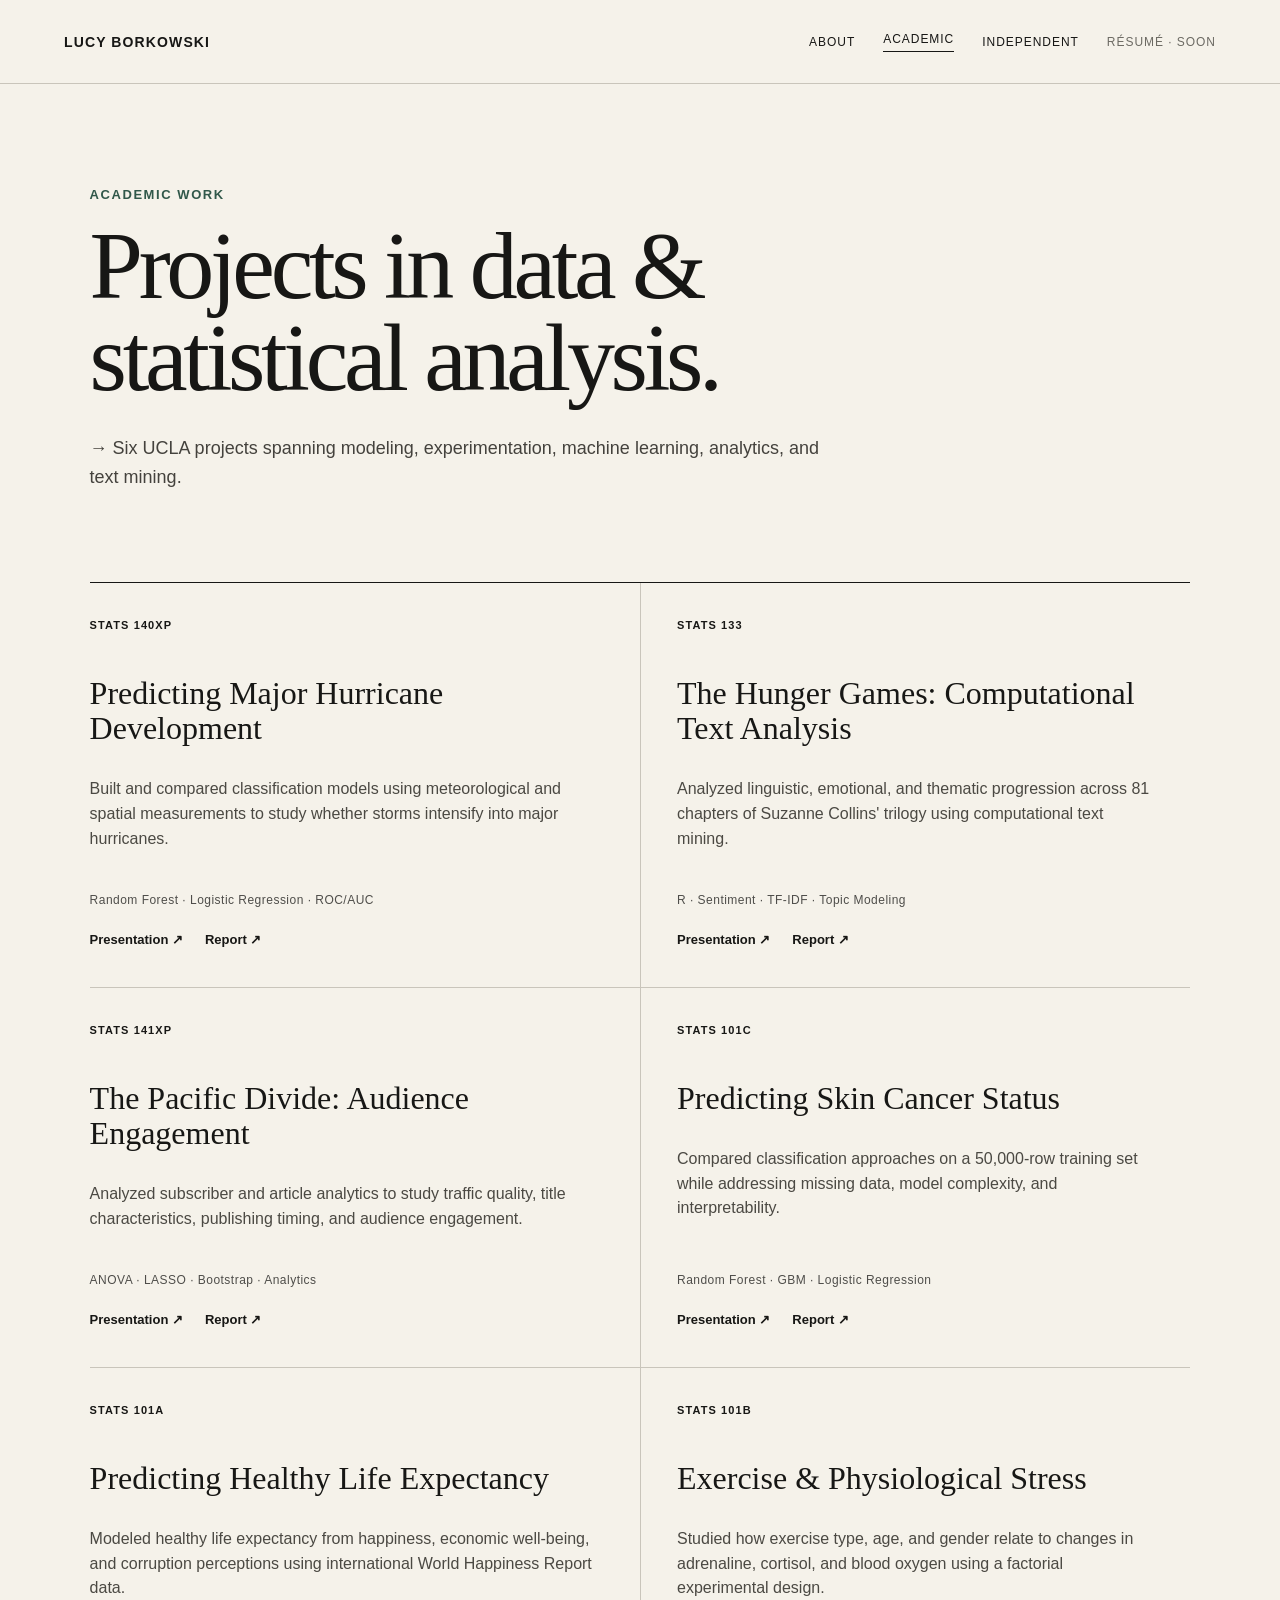
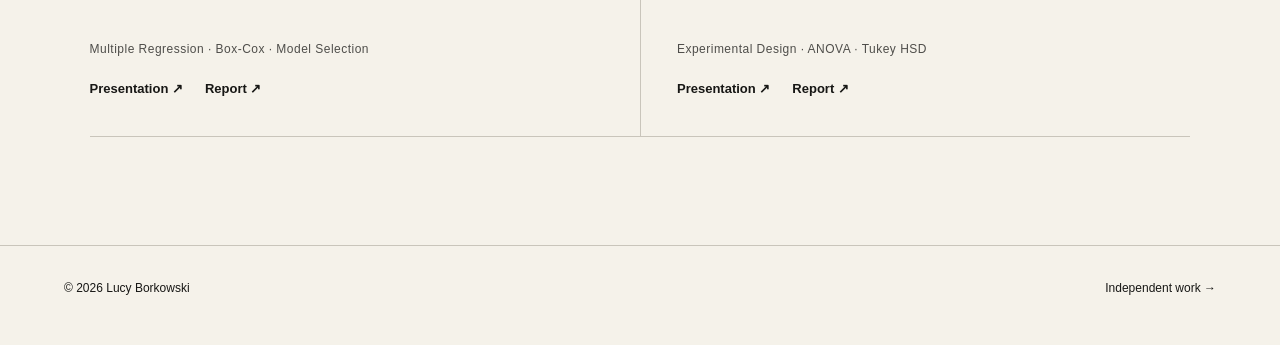
==== academic.html @ b5a1fa73 "Add files via upload" ====
<!doctype html>
<html lang="en">

<head>
  <meta charset="utf-8">
  <meta name="viewport" content="width=device-width,initial-scale=1">
  <title>Academic Work | Lucy Borkowski</title>
  <link rel="stylesheet" href="style.css">
</head>

<body>

  <header>
    <a class="brand" href="index.html">LUCY BORKOWSKI</a>

    <nav>
      <a href="index.html">ABOUT</a>
      <a class="active" href="academic.html">ACADEMIC</a>
      <a href="independent.html">INDEPENDENT</a>
      <span class="muted">RÉSUMÉ · SOON</span>
    </nav>
  </header>

  <main class="page">

    <p class="eyebrow">ACADEMIC WORK</p>

    <h1 class="page-title">
      Projects in data &amp;<br>
      statistical analysis.
    </h1>

    <p class="project-intro">
      → Six UCLA projects spanning modeling, experimentation, machine learning, analytics, and text mining.
    </p>

    <section class="grid">

      <article class="card">
        <span>STATS 140XP</span>

        <h3>Predicting Major Hurricane Development</h3>

        <p>
          Built and compared classification models using meteorological and spatial measurements to study whether storms intensify into major hurricanes.
        </p>

        <div class="tags">
          Random Forest · Logistic Regression · ROC/AUC
        </div>

        <div class="links">
          <a href="hurricanes-presentation.pdf" target="_blank">Presentation ↗</a>
          <a href="hurricanes-report.pdf" target="_blank">Report ↗</a>
        </div>
      </article>

      <article class="card">
        <span>STATS 133</span>

        <h3>The Hunger Games: Computational Text Analysis</h3>

        <p>
          Analyzed linguistic, emotional, and thematic progression across 81 chapters of Suzanne Collins' trilogy using computational text mining.
        </p>

        <div class="tags">
          R · Sentiment · TF-IDF · Topic Modeling
        </div>

        <div class="links">
          <a href="hunger-games-presentation.pdf" target="_blank">Presentation ↗</a>
          <a href="hunger-games-report.pdf" target="_blank">Report ↗</a>
        </div>
      </article>

      <article class="card">
        <span>STATS 141XP</span>

        <h3>The Pacific Divide: Audience Engagement</h3>

        <p>
          Analyzed subscriber and article analytics to study traffic quality, title characteristics, publishing timing, and audience engagement.
        </p>

        <div class="tags">
          ANOVA · LASSO · Bootstrap · Analytics
        </div>

        <div class="links">
          <a href="pacific-divide-presentation.pdf" target="_blank">Presentation ↗</a>
          <a href="pacific-divide-report.pdf" target="_blank">Report ↗</a>
        </div>
      </article>

      <article class="card">
        <span>STATS 101C</span>

        <h3>Predicting Skin Cancer Status</h3>

        <p>
          Compared classification approaches on a 50,000-row training set while addressing missing data, model complexity, and interpretability.
        </p>

        <div class="tags">
          Random Forest · GBM · Logistic Regression
        </div>

        <div class="links">
          <a href="skin-cancer-presentation.pdf" target="_blank">Presentation ↗</a>
          <a href="skin-cancer-report.pdf" target="_blank">Report ↗</a>
        </div>
      </article>

      <article class="card">
        <span>STATS 101A</span>

        <h3>Predicting Healthy Life Expectancy</h3>

        <p>
          Modeled healthy life expectancy from happiness, economic well-being, and corruption perceptions using international World Happiness Report data.
        </p>

        <div class="tags">
          Multiple Regression · Box-Cox · Model Selection
        </div>

        <div class="links">
          <a href="life-expectancy-presentation.pdf" target="_blank">Presentation ↗</a>
          <a href="life-expectancy-report.pdf" target="_blank">Report ↗</a>
        </div>
      </article>

      <article class="card">
        <span>STATS 101B</span>

        <h3>Exercise &amp; Physiological Stress</h3>

        <p>
          Studied how exercise type, age, and gender relate to changes in adrenaline, cortisol, and blood oxygen using a factorial experimental design.
        </p>

        <div class="tags">
          Experimental Design · ANOVA · Tukey HSD
        </div>

        <div class="links">
          <a href="stress-markers-presentation.pdf" target="_blank">Presentation ↗</a>
          <a href="stress-markers-report.pdf" target="_blank">Report ↗</a>
        </div>
      </article>

    </section>

  </main>

  <footer>
    <span>© 2026 Lucy Borkowski</span>
    <a href="independent.html">Independent work →</a>
  </footer>

</body>

</html>
---- style.css ----
:root {
  --bg: #f5f2ea;
  --ink: #171715;
  --muted: #6c6a63;
  --line: #c9c5bb;
  --accent: #31584a;
  --paper: #fbfaf6;
}

* {
  box-sizing: border-box;
}

html {
  scroll-behavior: smooth;
}

body {
  margin: 0;
  background: var(--bg);
  color: var(--ink);
  font-family: Arial, Helvetica, sans-serif;
}

a {
  color: inherit;
  text-decoration: none;
}

header {
  height: 84px;
  display: flex;
  align-items: center;
  justify-content: space-between;
  padding: 0 5vw;
  border-bottom: 1px solid var(--line);
  position: sticky;
  top: 0;
  background: rgba(245,242,234,.95);
  backdrop-filter: blur(10px);
  z-index: 5;
}

.brand {
  font-weight: 700;
  letter-spacing: .08em;
  font-size: 14px;
}

nav {
  display: flex;
  gap: 28px;
  align-items: center;
  font-size: 12px;
  letter-spacing: .08em;
}

nav a:hover,
.links a:hover,
.cta:hover {
  color: var(--accent);
}

nav a.active {
  border-bottom: 1px solid var(--ink);
  padding-bottom: 5px;
}

.muted {
  color: var(--muted);
}

main {
  max-width: 1440px;
  margin: auto;
}

.page {
  padding: 10vh 7vw 12vh;
  min-height: calc(100vh - 84px);
}

.eyebrow {
  font-size: 13px;
  letter-spacing: .12em;
  text-transform: uppercase;
  color: var(--accent);
  font-weight: 700;
}

.hero {
  min-height: 64vh;
  display: flex;
  flex-direction: column;
  justify-content: center;
  max-width: 1180px;
}

.hero h1,
.page-title {
  font-family: Georgia, 'Times New Roman', serif;
  font-weight: 400;
  font-size: clamp(48px,7.5vw,104px);
  line-height: .96;
  letter-spacing: -.045em;
  margin: 18px 0 30px;
}

.lede {
  font-size: clamp(18px,2vw,25px);
  line-height: 1.5;
  max-width: 760px;
  color: #44423d;
}

.intro-links {
  display: flex;
  gap: 28px;
  flex-wrap: wrap;
  margin-top: 32px;
}

.cta {
  border-bottom: 1px solid var(--ink);
  padding-bottom: 6px;
  font-weight: 600;
}

.home-grid {
  border-top: 1px solid var(--ink);
  display: grid;
  grid-template-columns: 1fr 1fr;
  margin-top: 40px;
}

.home-card {
  padding: 45px 45px 50px 0;
  min-height: 270px;
}

.home-card + .home-card {
  border-left: 1px solid var(--line);
  padding-left: 45px;
}

.home-card h2 {
  font-family: Georgia, serif;
  font-size: 40px;
  font-weight: 400;
  margin: 40px 0 15px;
}

.home-card p {
  line-height: 1.6;
  color: #4b4943;
  max-width: 540px;
}

.section-head {
  display: grid;
  grid-template-columns: 1fr 2fr;
  gap: 40px;
  border-top: 1px solid var(--ink);
  padding-top: 22px;
  margin: 20px 0 65px;
}

.section-head h2 {
  font-family: Georgia, serif;
  font-weight: 400;
  font-size: clamp(34px,4.5vw,64px);
  line-height: 1.05;
  margin: 0;
}

.grid {
  display: grid;
  grid-template-columns: repeat(2,1fr);
  border-top: 1px solid var(--ink);
}

.card {
  padding: 36px 36px 40px 0;
  min-height: 330px;
  border-bottom: 1px solid var(--line);
  display: flex;
  flex-direction: column;
}

.card:nth-child(even) {
  padding-left: 36px;
  border-left: 1px solid var(--line);
}

.card span,
.feature span {
  font-size: 11px;
  letter-spacing: .1em;
  font-weight: 700;
}

.card h3 {
  font-family: Georgia, serif;
  font-size: 32px;
  font-weight: 400;
  line-height: 1.1;
  margin: 45px 0 15px;
}

.card p {
  line-height: 1.55;
  color: #4b4943;
  max-width: 580px;
}

.tags {
  margin-top: auto;
  padding-top: 25px;
  font-size: 12px;
  letter-spacing: .04em;
  opacity: .75;
}

.links {
  display: flex;
  gap: 22px;
  margin-top: 25px;
  font-size: 13px;
  font-weight: 700;
}

.featured {
  display: grid;
  grid-template-columns: 1fr 1fr;
  gap: 20px;
}

.feature {
  min-height: 440px;
  background: var(--accent);
  color: #f8f5ee;
  padding: 38px;
  display: flex;
  flex-direction: column;
}

.feature:nth-child(2) {
  background: #242422;
}

.feature h3 {
  font-family: Georgia, serif;
  font-weight: 400;
  font-size: 46px;
  line-height: 1.05;
  margin: 95px 0 18px;
}

.feature p {
  font-size: 17px;
  line-height: 1.6;
  max-width: 560px;
}

.status {
  margin-top: 20px;
  width: max-content;
  border: 1px solid currentColor;
  border-radius: 99px;
  padding: 7px 11px;
  font-size: 10px;
  letter-spacing: .1em;
}

.note {
  margin-top: 35px;
  color: var(--muted);
  font-size: 14px;
  line-height: 1.6;
  max-width: 720px;
}

footer {
  border-top: 1px solid var(--line);
  padding: 35px 5vw 50px;
  display: flex;
  justify-content: space-between;
  font-size: 12px;
}


/* Mobile */

@media(max-width:760px) {

  header {
    height: auto;
    min-height: 70px;
    padding: 20px 5vw;
    align-items: flex-start;
    gap: 20px;
  }

  .brand {
    font-size: 12px;
  }

  nav {
    gap: 13px;
    flex-wrap: wrap;
    justify-content: flex-end;
    font-size: 10px;
  }

  nav .muted {
    display: none;
  }

  .page {
    padding-top: 8vh;
  }

  .home-grid,
  .section-head,
  .featured,
  .grid {
    grid-template-columns: 1fr;
  }

  .home-card,
  .home-card + .home-card {
    padding: 32px 0;
    border-left: 0;
    border-bottom: 1px solid var(--line);
  }

  .feature {
    min-height: 350px;
  }

  .feature h3 {
    font-size: 36px;
    margin-top: 70px;
  }

  .card,
  .card:nth-child(even) {
    padding: 32px 0;
    border-left: 0;
  }

  .card h3 {
    margin-top: 32px;
  }
}


/* Independent project case studies */

.project-intro {
  font-size: 18px;
  line-height: 1.6;
  max-width: 760px;
  margin: 0 0 90px;
  color: #44423d;
}

.case-study {
  border-top: 1px solid var(--ink);
  padding: 24px 0 100px;
  margin-top: 30px;
}

.case-kicker {
  display: flex;
  justify-content: space-between;
  gap: 20px;
  align-items: center;
  font-size: 11px;
  letter-spacing: .1em;
  font-weight: 700;
}

.status-light {
  border: 1px solid var(--ink);
  border-radius: 99px;
  padding: 7px 11px;
}

.case-study > h2 {
  font-family: Georgia, serif;
  font-size: clamp(48px,6.2vw,88px);
  font-weight: 400;
  line-height: 1;
  margin: 55px 0 12px;
  letter-spacing: -.035em;
}

.case-question {
  font-family: Georgia, serif;
  font-size: clamp(24px,3vw,40px);
  line-height: 1.2;
  max-width: 900px;
  margin: 0 0 45px;
  color: #3f3d38;
}

.case-hero,
.case-image,
.image-pair img {
  width: 100%;
  display: block;
  border: 1px solid var(--line);
  background: var(--paper);
}

.case-hero {
  max-height: 780px;
  object-fit: cover;
  object-position: top;
  margin: 0 0 48px;
}

.case-copy {
  display: grid;
  grid-template-columns: 1fr 2fr;
  margin: 45px 0;
}

.case-copy p {
  grid-column: 2;
  font-size: 20px;
  line-height: 1.65;
  color: #44423d;
  margin: 0;
}

.stat-row {
  display: grid;
  grid-template-columns: repeat(3,1fr);
  border-top: 1px solid var(--ink);
  border-bottom: 1px solid var(--ink);
  margin: 55px 0;
}

.stat-row div {
  padding: 30px 25px;
  text-align: center;
}

.stat-row div + div {
  border-left: 1px solid var(--line);
}

.stat-row strong {
  font-family: Georgia, serif;
  font-size: 54px;
  font-weight: 400;
  display: block;
}

.stat-row span {
  font-size: 11px;
  letter-spacing: .11em;
  font-weight: 700;
  color: var(--muted);
}

.case-split {
  display: grid;
  grid-template-columns: 1fr 1fr;
  gap: 70px;
  margin: 70px 0;
}

.case-split p:not(.eyebrow),
.next-step p:not(.eyebrow) {
  font-size: 17px;
  line-height: 1.65;
  color: #44423d;
}

.case-image {
  margin: 40px 0 70px;
  max-height: 850px;
  object-fit: contain;
}

.result-callout {
  max-width: 950px;
  margin: 80px auto;
}

.result-callout h3 {
  font-family: Georgia, serif;
  font-weight: 400;
  font-size: clamp(38px,5vw,68px);
  line-height: 1.05;
  margin: 15px 0 25px;
}

.result-callout p:last-child {
  font-size: 18px;
  line-height: 1.65;
  color: #44423d;
  max-width: 800px;
}

.image-pair {
  display: grid;
  grid-template-columns: 1fr 1fr;
  gap: 22px;
  align-items: start;
  margin: 50px 0 70px;
}

.image-pair img {
  max-height: 700px;
  object-fit: contain;
}

.next-step {
  border-top: 1px solid var(--line);
  padding-top: 28px;
  display: grid;
  grid-template-columns: 1fr 2fr;
  gap: 40px;
  margin-top: 65px;
}

.next-step p {
  margin-top: 0;
}

.case-tags {
  font-size: 12px;
  letter-spacing: .04em;
  color: var(--muted);
  border-top: 1px solid var(--line);
  padding-top: 24px;
  margin-top: 60px;
}

.flow-row {
  display: flex;
  justify-content: center;
  align-items: center;
  gap: 30px;
  flex-wrap: wrap;
  border-top: 1px solid var(--ink);
  border-bottom: 1px solid var(--ink);
  padding: 32px;
  margin: 55px 0;
  font-size: 14px;
  letter-spacing: .06em;
}

.flow-row i {
  font-style: normal;
  color: var(--muted);
}


/* Independent project case studies — mobile */

@media(max-width:760px) {

  .project-intro {
    margin-bottom: 60px;
  }

  .case-study {
    padding-bottom: 70px;
  }

  .case-kicker {
    align-items: flex-start;
  }

  .case-copy,
  .case-split,
  .next-step,
  .image-pair {
    grid-template-columns: 1fr;
  }

  .case-copy p {
    grid-column: 1;
  }

  .case-split {
    gap: 25px;
    margin: 45px 0;
  }

  .stat-row strong {
    font-size: 38px;
  }

  .stat-row div {
    padding: 22px 8px;
  }

  .stat-row span {
    font-size: 9px;
  }

  .image-pair {
    gap: 16px;
  }

  .flow-row {
    gap: 12px;
    padding: 25px 10px;
  }

  .case-hero {
    margin-bottom: 30px;
  }
}


/* Independent project overview */

.project-link {
  display: block;
  color: inherit;
  text-decoration: none;
}

.project-preview {
  margin-top: 70px;
  padding: 40px;
  border: 1px solid rgba(0,0,0,.18);
  transition: transform .25s ease, border-color .25s ease;
}

.project-preview:hover {
  transform: translateY(-5px);
  border-color: rgba(0,0,0,.55);
}

.project-preview h2 {
  margin-bottom: 10px;
}

.preview-bottom {
  max-width: 900px;
  margin: 35px auto 0;
}

.preview-bottom p {
  line-height: 1.7;
}

.explore-link {
  display: inline-block;
  margin-top: 18px;
  font-weight: 600;
}

.project-preview:hover .explore-link {
  text-decoration: underline;
}


/* Case study back link */

.back-link {
  display: inline-block;
  margin-bottom: 45px;
  color: inherit;
  text-decoration: none;
  font-size: 0.9rem;
  letter-spacing: 0.04em;
}

.back-link:hover {
  text-decoration: underline;
}
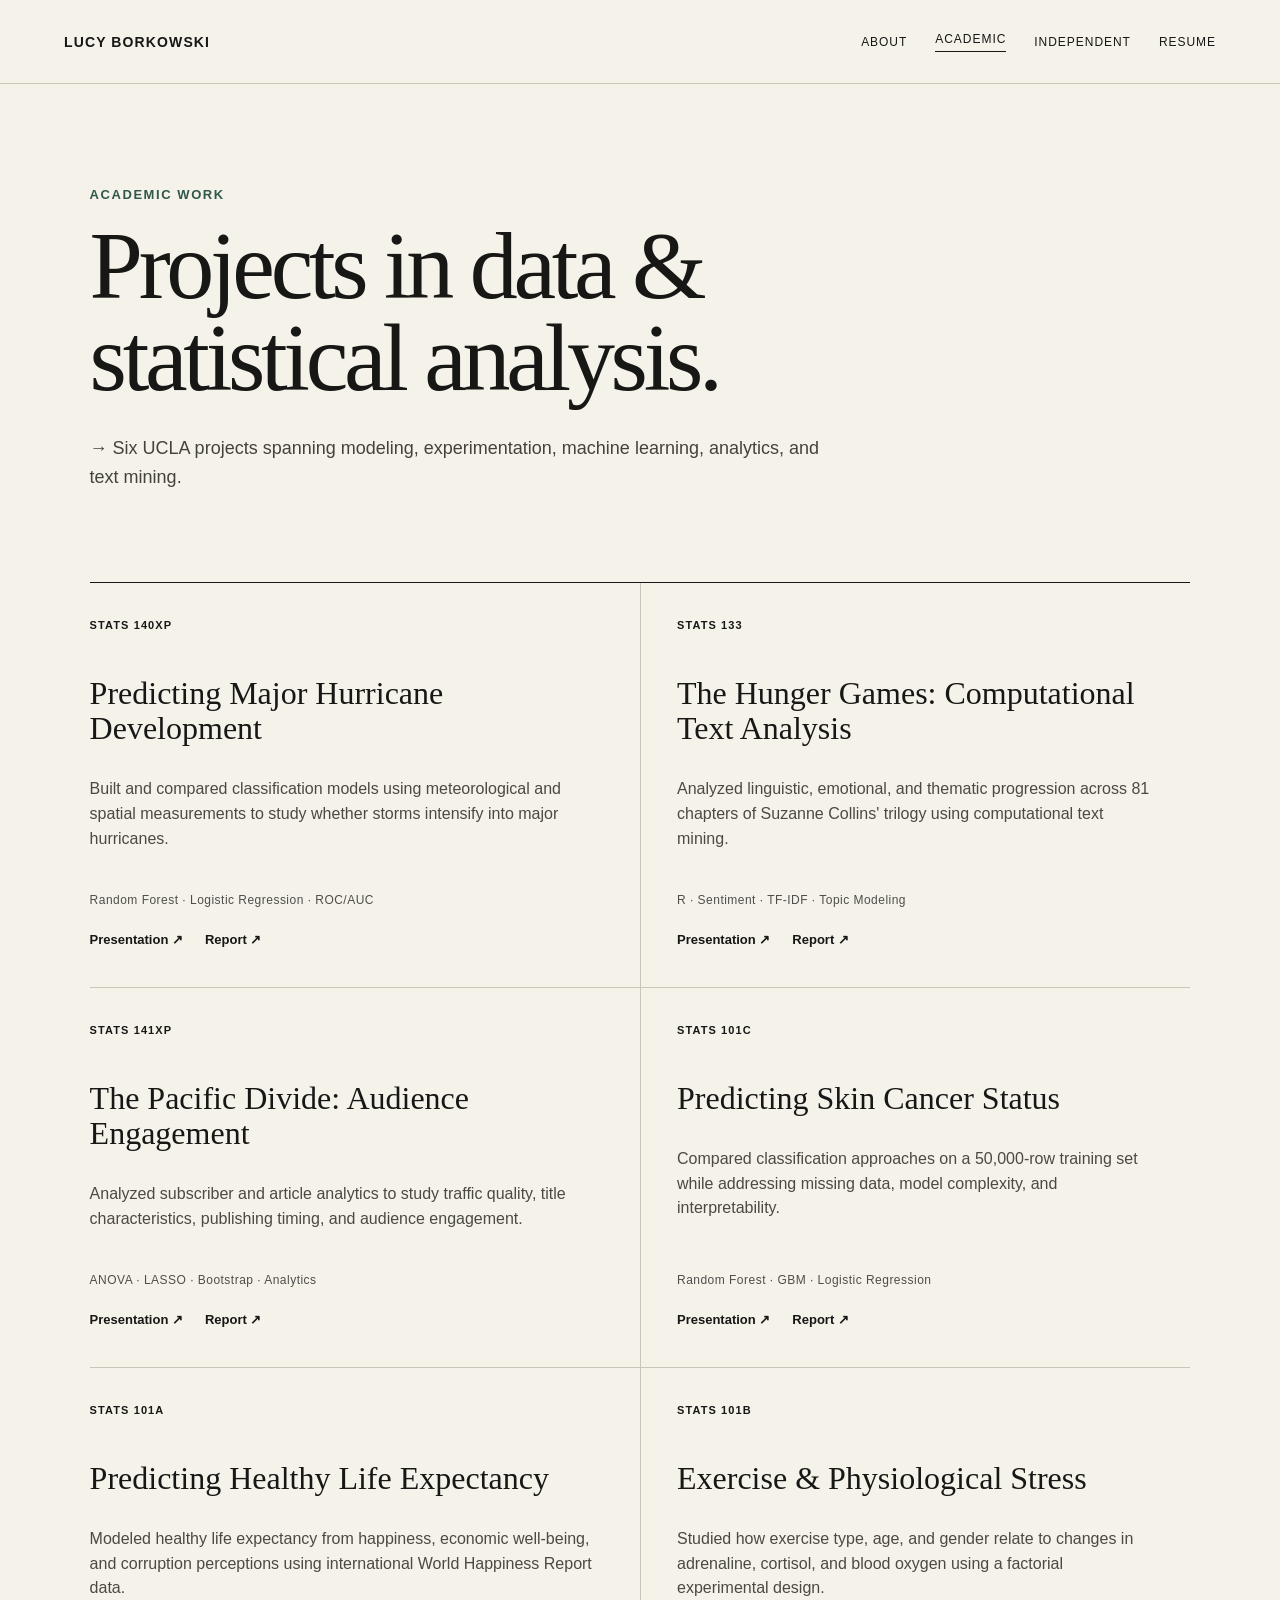
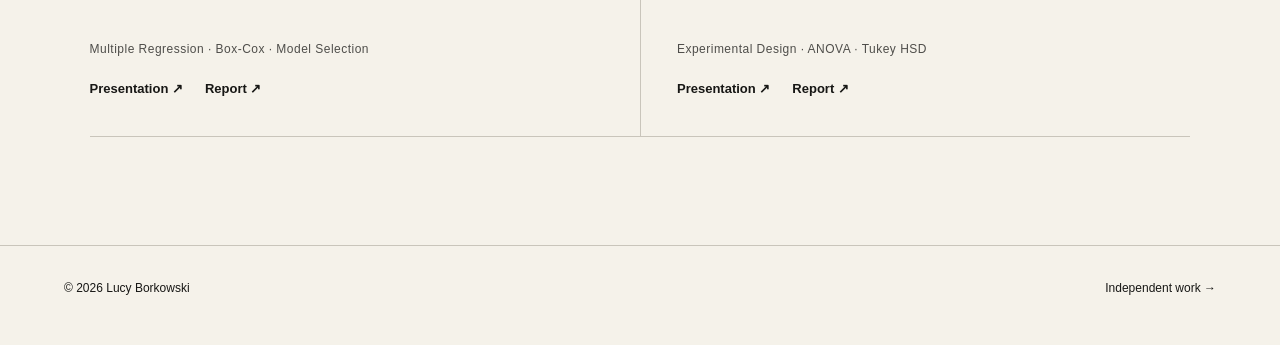
==== commit 0b6993a6: "Update academic.html add resume" ====
--- a/academic.html
+++ b/academic.html
@@ -17,7 +17,7 @@
       <a href="index.html">ABOUT</a>
       <a class="active" href="academic.html">ACADEMIC</a>
       <a href="independent.html">INDEPENDENT</a>
-      <span class="muted">RÉSUMÉ · SOON</span>
+      <a href="lucy-borkowski-resume.pdf" target="_blank">RESUME</a>
     </nav>
   </header>
 
@@ -161,4 +161,4 @@
 
 </body>
 
-</html>+</html>
